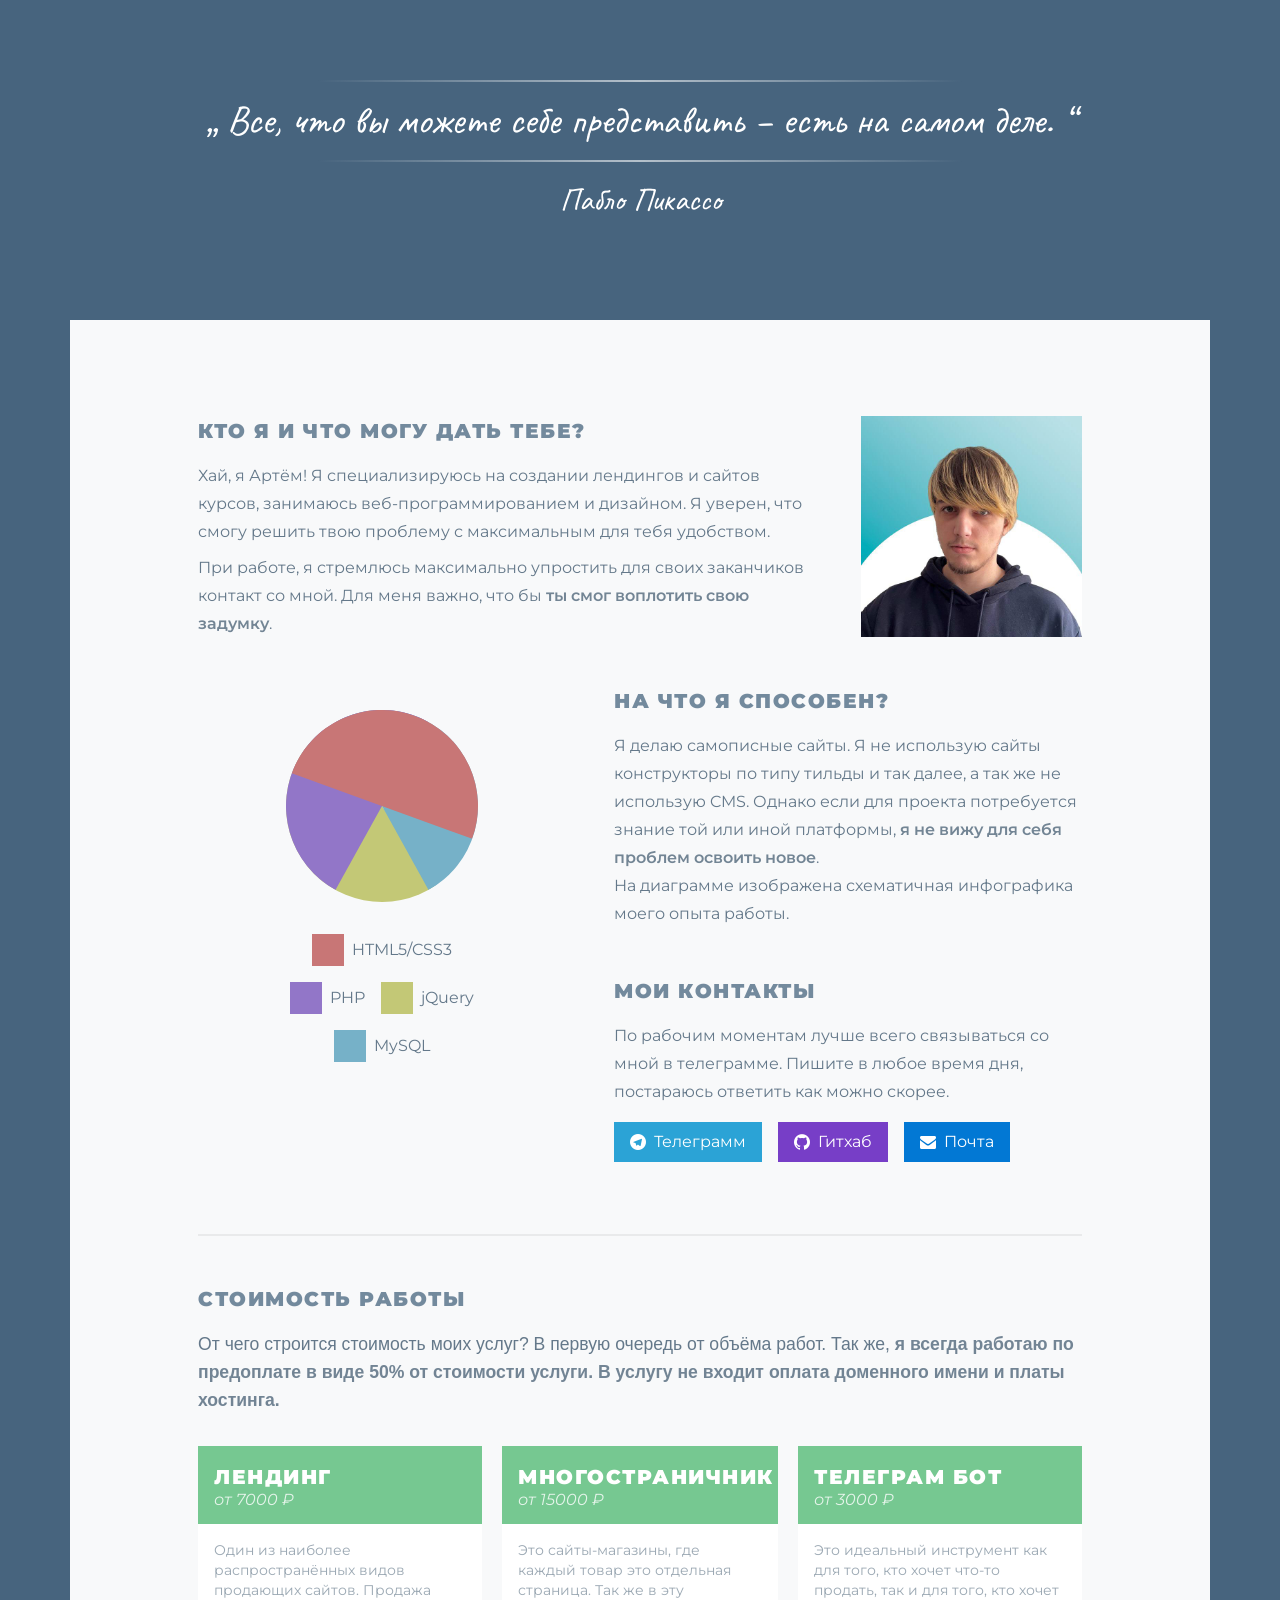
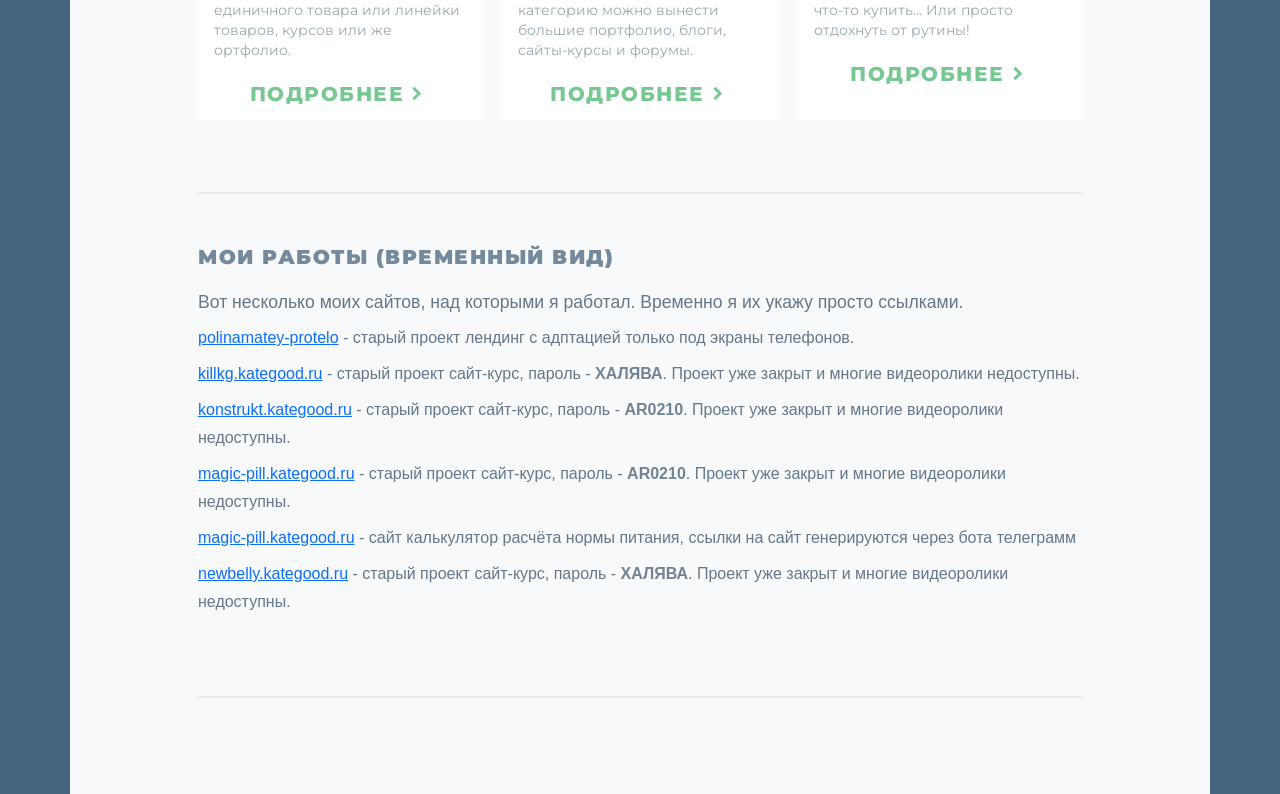
==== index.html @ d461f056 "Update index.html" ====
<!DOCTYPE html>
<html>
<head>
	<meta charset="utf-8">
	<meta name="viewport" content="width=device-width, initial-scale=1">
	<title>Порт</title>
	<link rel="stylesheet" type="text/css" href="assets/css/reset.css">
	<link rel="stylesheet" type="text/css" href="assets/css/bootstrap.min.css">
	<link rel="stylesheet" type="text/css" href="assets/css/aos.css">


	<link rel="stylesheet" type="text/css" href="assets/css/style.css">
	<link rel="stylesheet" type="text/css" href="assets/css/pie.chart.css">

	<link rel="stylesheet" type="text/css" href="assets/css/media.css">
	
</head>
<body>
	<content>
		<div class="container-xl z-1">
			<div id="header">
				<div class="d-flex flex-column align-items-center" data-aos="fade-up" data-aos-easing="ease-out-cubic" >
					<span></span>
					<p>„ Все, что вы можете себе представить – есть на самом деле. “</p>
					<span></span>
				</div>
				<p data-aos="fade-up" data-aos-delay="300" data-aos-easing="ease-out-cubic" data-aos-anchor="#spec01">Пабло Пикассо</p>
			</div>
		</div>
		<div class="container-xl z-1 bg-light s-padding" data-aos="fade-up" data-aos-delay="500" data-aos-easing="ease-out-cubic">
			<div class="d-flex flex-column">			
  				<div class="mb-4">
  					<header class="block1 mb-4" data-aos="fade-up" data-aos-delay="700" data-aos-easing="ease-out-cubic" id="spec02">  						
  						<div class="col-xl-9 pe-xl-5 mb-xl-0 col-12 pe-0 mb-4">
  							<h3>Кто я и что могу дать тебе?</h3>
  							<p class="mb-2">Хай, я Артём! Я специализируюсь на создании лендингов и сайтов курсов, занимаюсь веб-программированием и дизайном. Я уверен, что смогу решить твою проблему с максимальным для тебя удобством.</p>
  							<p class="m-0">При работе, я стремлюсь максимально упростить для своих заканчиков контакт со мной. Для меня важно, что бы <b>ты смог воплотить свою задумку</b>.</p>
  						</div>
  						<div class="col-xl-3 col-12">
  							<div class="ava">
  								<img class="fit-picture" src="assets/files/img/ava.jpg" alt="It's me" />
  							</div>
  						</div>
  					</header>
  				</div>
  				<div class="mb-4">
  					<header class="block1" data-aos="fade-up" data-aos-delay="900" data-aos-easing="ease-out-cubic">
  						<div class="col-xl-5 order-xl-1 col-12 order-2">
  							<section class="pie-chart">
                				<div class="pie-container">
                    				<div id="jq" class="pie"></div>
                    				<div id="php" class="pie"></div>
                    				<div id="mys" class="pie"></div>
                    				<div id="hs" class="pie"></div>
                				</div>
                				<div class="col-xl-9 col-11">
                					<div class="pie-stats justify-content-xl-center">
                        				<div class="pie-name"><span id="hs-name"></span><p>HTML5/CSS3</p></div>
                        				<div class="pie-name"><span id="php-name"></span><p>PHP</p></div>
                        				<div class="pie-name"><span id="jq-name"></span><p>jQuery</p></div>
                        				<div class="pie-name"><span id="mys-name"></span><p>MySQL</p></div>
                					</div>
                				</div>
            				</section>
  						</div>
  						<div class="col-xl-7 ps-xl-5 order-xl-2 mb-xl-0 col-12 order-1 ps-0 mb-4">
  							<div class="" >
  								<h3>На что я способен?</h3>
  								<p>Я делаю самописные сайты. Я не использую сайты конструкторы по типу тильды и так далее, а так же не использую CMS. Однако если для проекта потребуется знание той или иной платформы, <b>я не вижу для себя проблем освоить новое</b>.</p>
  								<p class="mb-5">На диаграмме изображена схематичная инфографика моего опыта работы.</p>
  							</div>
  							<div class="">
  								<h3>Мои контакты</h3>
  								<p class="mb-3">По рабочим моментам лучше всего связываться со мной в телеграмме. Пишите в любое время дня, постараюсь ответить как можно скорее.</p>
  								<div class="feedback-links">
  									<a href="https://t.me/oldusus" id="telegram" target="_blank">Телеграмм</a>
  									<a href="https://github.com/Oldusus" id="github" target="_blank">Гитхаб</a>
  									<a href="mailto:just.artem@outlook.com" id="mail" target="_blank">Почта</a>
  								</div>
  							</div>
  						</div>
  						
  					</header>
  					<div>
  						
  						
  						<p></p>
  					</div>
  				</div>
  				<hr>
  				<!--<div class="my-4">
  					<header>
  						<h3>Стоимость работы</h3>
  						<p>Понадобиться очень много <b>Charcoal</b>. Так же <b>Sodium Chloride</b> является обычной столовой солью - <b>Table Salt</b></p>
  					</header>
  					<div class="table-wrapper">
  						<table>
  							<tbody>
  								<tr>
  									<td>Лендинг <b>от 7000 ₽</b></td>
  									<td><div class="tik">Подробнее</div></td>
  								</tr>
  								<tr>
  									<td>Многостраничник <b>от 15000 ₽</b></td>
  									<td><div class="tik">Подробнее</div></td>
  								</tr>
  								<tr>
  									<td>Телеграм бот <b>от 3000 ₽</b></td>
  									<td><div class="tik">Подробнее</div></td>
  								</tr>
  							</tbody>
  						</table>
  					</div>
  				</div>
  				<hr>  -->
  				<div class="mb-4">
  					<header class="" data-aos="fade-up" data-aos-delay="300" data-aos-easing="ease-out-cubic">
  						<h3>Стоимость работы</h3>
  						<p>От чего строится стоимость моих услуг? В первую очередь от объёма работ. Так же, <b>я всегда работаю по предоплате в виде 50% от стоимости услуги. В услугу не входит оплата доменного имени и платы хостинга.</b></p>
  					</header>
  					<div class="items">  						
  						<a href="" class="item tovar" data-bs-toggle="modal" data-bs-target="#LendModal" data-aos="fade-up" data-aos-delay="500" data-aos-easing="ease-out-cubic">
  							<div class="i-head">
  								<h3>Лендинг</h3>
  								<p>от 7000 ₽</p>
  							</div>
  							<div class="i-content">
  								<p>Один из наиболее распространённых видов продающих сайтов. Продажа единичного товара или линейки товаров, курсов или же ортфолио.</p>
  							</div>
  							<div class="i-footer">
  								<h3>Подробнее</h3>
  							</div>
  						</a>
  						<a href="" class="item tovar" data-bs-toggle="modal" data-bs-target="#ManyModal" data-aos="fade-up" data-aos-delay="600" data-aos-easing="ease-out-cubic">
  							<div class="i-head">
  								<h3>Многостраничник</h3>
  								<p>от 15000 ₽</p>
  							</div>
  							<div class="i-content">
  								<p>Это сайты-магазины, где каждый товар это отдельная страница. Так же в эту категорию можно вынести большие портфолио, блоги, сайты-курсы и форумы.</p>
  							</div>
  							<div class="i-footer">
  								<h3>Подробнее</h3>
  							</div>
  						</a>
  						<a href="" class="item tovar" data-bs-toggle="modal" data-bs-target="#BotModal" data-aos="fade-up" data-aos-delay="700" data-aos-easing="ease-out-cubic">
  							<div class="i-head">
  								<h3>Телеграм бот</h3>
  								<p>от 3000 ₽</p>
  							</div>
  							<div class="i-content">
  								<p>Это идеальный инструмент как для того, кто хочет что-то продать, так и для того, кто хочет что-то купить... Или просто отдохнуть от рутины!</p>
  							</div>
  							<div class="i-footer">
  								<h3>Подробнее</h3>
  							</div>
  						</a>
  					</div>
  				</div>	
  				<hr>
  				<div class="mb-4">
  					<header class="" data-aos="fade-up" data-aos-delay="300" data-aos-easing="ease-out-cubic">
  						<h3>Мои работы (временный вид)</h3>
  						<p class="mb-2">Вот несколько моих сайтов, над которыми я работал. Временно я их укажу просто ссылками.</p>
  						<p class="mb-2"><a href="https://oldusus.github.io/portfolio_old/polinamatey-protelo/" target="_blank">polinamatey-protelo</a> - старый проект лендинг c адптацией только под экраны телефонов.</p>
  						<p class="mb-2"><a href="https://killkg.kategood.ru/" target="_blank">killkg.kategood.ru</a> - старый проект сайт-курс, пароль - <b>ХАЛЯВА</b>. Проект уже закрыт и многие видеоролики недоступны.</p>
  						<p class="mb-2"><a href="https://konstrukt.kategood.ru/" target="_blank">konstrukt.kategood.ru</a> - старый проект сайт-курс, пароль - <b>AR0210</b>. Проект уже закрыт и многие видеоролики недоступны.</p>
  						<p class="mb-2"><a href="https://magic-pill.kategood.ru/" target="_blank">magic-pill.kategood.ru</a> - старый проект сайт-курс, пароль - <b>AR0210</b>. Проект уже закрыт и многие видеоролики недоступны.</p>
  						<p class="mb-2"><a href="https://calc.kategood.ru/z9lsuw/" target="_blank">magic-pill.kategood.ru</a> - сайт калькулятор расчёта нормы питания, ссылки на сайт генерируются через бота телеграмм</p>
  						<p class="mb-2"><a href="https://newbelly.kategood.ru/" target="_blank">newbelly.kategood.ru</a> - старый проект сайт-курс, пароль - <b>ХАЛЯВА</b>. Проект уже закрыт и многие видеоролики недоступны.</p>
  					</header>
  				</div>
  				<hr class="mb-0"> 			
  			</div>
		</div>
		<div class="back-color"></div>
	</content>
	<footer>
		<!-- Кнопка-триггер модального окна -->


		<!-- Модальное окно -->
		<div class="modal fade" id="LendModal" tabindex="-1" aria-labelledby="LendModal" aria-hidden="true">
  			<div class="modal-lg modal-dialog modal-dialog-centered modal-dialog-scrollable">
    			<div class="modal-content" style="background-color: unset;">
      				<div class="modal-header px-2">
        				
        				<button type="button" class="btn-close btn-close-white" data-bs-dismiss="modal" aria-label="Закрыть"></button>
      				</div>
      				<div class="modal-body" style="background-color: white;">
        				<h3>Лендинг</h3>
        				<p class="mb-3">Что же такое лендинг? Это один из наиболее распространённых видов продающих сайтов. Продажа единичного товара или линейки товаров, продажа курсов или же страница портфолио. Лендинг в большинстве случаев, будет лучшим вариантом реализации ваших небольших, но важных задумок.</p>
        				<p class="mb-3">При создании лендингов, я обязуюсь от и до сопровождать ваш проект. От вас требуются лишь задумка и материалы в виде фотографий, видео и текстов (последнее можете так же доверить мне). Основываясь на всём этом я подготовлю первый тестовый вариант, в который мы вместе внесём корректировки, если они требуются. Создание вашей задумки займёт порядка 2~3 дней.</p>
        				<p>От чего строится стоимость моих услуг? В первую очередь от объёма работ, но чаще всего в рамках проекта лендинга, ценник составляет 7000~9000 ₽. Так же, <b>я всегда работаю по предоплате в виде 50% от стоимости услуги. В услугу не входит оплата доменного имени и платы хостинга.</b></p>
        				<div class="mt-5">
        					<h3>Связаться со мной</h3>
        					<p class="mb-3">По рабочим моментам лучше всего связываться со мной в телеграмме. Пишите в любое время дня, постараюсь ответить как можно скорее.</p>
  							<div class="feedback-links">
  								<a href="https://t.me/oldusus" id="telegram" target="_blank">Телеграмм</a>
  								<a href="https://github.com/Oldusus" id="github" target="_blank">Гитхаб</a>
  								<a href="mailto:just.artem@outlook.com" id="mail" target="_blank">Почта</a>
  							</div>
  						</div>
      				</div>
    			</div>
  			</div>
		</div>
		<div class="modal fade" id="ManyModal" tabindex="-1" aria-labelledby="ManyModal" aria-hidden="true">
  			<div class="modal-lg modal-dialog modal-dialog-centered modal-dialog-scrollable">
    			<div class="modal-content" style="background-color: unset;">
      				<div class="modal-header px-2">
        				
        				<button type="button" class="btn-close btn-close-white" data-bs-dismiss="modal" aria-label="Закрыть"></button>
      				</div>
      				<div class="modal-body" style="background-color: white;">
        				<h3>Многостраничник</h3>
        				<p class="mb-3">Под определение многостраничник подпадают крупные проекты. В первую очередь это сайты-магазины, где каждый товар это отдельная страница. Так же в эту категорию можно вынести большие портфолио, когда о себе и правда есть, что рассказать. И ещё сюда же входят блоги, сайты-курсы и форумы. </p>
        				<p class="mb-3">Так как это и правда огромные проекты, значит и относится к ним нужно соответствующе! Для начала мы обговорим все детали и после получения всех материалов, я приступлю к работе. Подготовив тестовый вариант, мы вместе пройдёмся по нему и исправим или дополним где надо. Кроме стандартного от меня сопровождения от и до при разработке, так же я буду помогать вносить небольшие правки и после завершения работы, в течении полугода. Учитывая массивность и габаритность подобного сайта, разработка займёт от недели.</p>
        				<p>От чего строится стоимость моих услуг? В первую очередь от объёма работ, но чаще всего в рамках проекта многостраничник, ценник составляет 15000~25000 ₽. Так же, <b>я всегда работаю по предоплате в виде 50% от стоимости услуги. В услугу не входит оплата доменного имени и платы хостинга.</b></p>
        				<div class="mt-5">
        					<h3>Связаться со мной</h3>
        					<p class="mb-3">По рабочим моментам лучше всего связываться со мной в телеграмме. Пишите в любое время дня, постараюсь ответить как можно скорее.</p>
  							<div class="feedback-links">
  								<a href="https://t.me/oldusus" id="telegram" target="_blank">Телеграмм</a>
  								<a href="https://github.com/Oldusus" id="github" target="_blank">Гитхаб</a>
  								<a href="mailto:just.artem@outlook.com" id="mail" target="_blank">Почта</a>
  							</div>
  						</div>
      				</div>
    			</div>
  			</div>
		</div>
		<div class="modal fade" id="BotModal" tabindex="-1" aria-labelledby="BotModal" aria-hidden="true">
  			<div class="modal-lg modal-dialog modal-dialog-centered modal-dialog-scrollable">
    			<div class="modal-content" style="background-color: unset;">
      				<div class="modal-header px-2">
        				
        				<button type="button" class="btn-close btn-close-white" data-bs-dismiss="modal" aria-label="Закрыть"></button>
      				</div>
      				<div class="modal-body" style="background-color: white;">
        				<h3>Телеграм бот</h3>
        				<p class="mb-3">За последние пару лет, продажи в мессенджере телеграмм бьют все рекорды! Это идеальный инструмент как для того, кто хочет что-то продать, так и для того, кто хочет что-то купить... Или просто отдохнуть от рутины! Телеграмм боты идеально дополняют функционал, давая нам инструменты для работы с нашей аудиторией. </p>
        				<p class="mb-3">Телеграмм боты могут быть по функционалу не меньше многостраничников, так и наоборот, иметь за собой даже меньше чем лендинги. От чего данные проекты максимально гибкие и в полной мере зависят лишь от ваших задумок. Вместе обсудив идею и нужды, я приступлю к разработке тестовой версии. Если же всё устроит, бота можно будет выпустить в свободное плавание! В зависимости от масштаба работ, проект может разрабатываться как 2~3 дня, так и неделю или даже больше.</p>
        				<p>От чего строится стоимость моих услуг? В первую очередь от объёма работ, но чаще всего в рамках проекта телеграм бота, ценник составляет от 3000 ₽. Так же, <b>я всегда работаю по предоплате в виде 50% от стоимости услуги. В услугу не входит оплата доменного имени и платы хостинга.</b></p>
        				<div class="mt-5">
        					<h3>Связаться со мной</h3>
        					<p class="mb-3">По рабочим моментам лучше всего связываться со мной в телеграмме. Пишите в любое время дня, постараюсь ответить как можно скорее.</p>
  							<div class="feedback-links">
  								<a href="https://t.me/oldusus" id="telegram" target="_blank">Телеграмм</a>
  								<a href="https://github.com/Oldusus" id="github" target="_blank">Гитхаб</a>
  								<a href="mailto:just.artem@outlook.com" id="mail" target="_blank">Почта</a>
  							</div>
  						</div>
      				</div>
    			</div>
  			</div>
		</div>
	</footer>

	<script src="assets/scripts/jquery.min.js"></script>
	<script src="assets/scripts/bootstrap.bundle.min.js"></script>
	<script src="assets/scripts/aos.js"></script>
	<script src="assets/scripts/main.js"></script>
	<script>
  		AOS.init();
	</script>
	
</body>
</html>
---- assets/css/style.css ----
@import url(https://fonts.googleapis.com/css?family=Roboto+Condensed:300,300italic,regular,italic,700,700italic&subset=cyrillic);
@import url(https://fonts.googleapis.com/css?family=Caveat:300,300italic,regular,italic,700,700italic&subset=cyrillic);
@import url('https://fonts.googleapis.com/css2?family=Montserrat:ital,wght@0,100..900;1,100..900&display=swap');

/*  special  */
ul, ol, h1, h2, h3, h4, h5, h6 {
	margin-bottom: 2rem;
}
h1, h2, h3, h4, h5, h6 {
	font-family: 'Montserrat';
	color: rgb(71 100 126 / 75%);
	font-weight: 900;
	line-height: 1.5;
	letter-spacing: 0.075em;
	text-transform: uppercase;
	margin: 0 0 1rem 0;
}
	strong, b {
		font-weight: 600;
		opacity: 1;
		opacity: 0.90;
	}
	h1 {
		font-size: 4rem;
		line-height: 1.1;
		margin: 0 0 2rem 0;
	}

	h2 {
		font-size: 1.75rem;
		line-height: 1.3;
		margin: 0 0 1.5rem 0;
	}

	h3 {
		font-size: 1.25rem;
		margin: 0 0 1rem 0;
		/* color: rgb(71 100 126); */
	}

	h4 {
		font-size: 1rem;
	}

	h5 {
		font-size: 1rem;
		font-weight: 100;
		font-family: 'Ubuntu-Bold';
		opacity: 0.6;
	}

	h6 {
		font-size: 0.8rem;
	}
	sub {
		font-size: 0.8rem;
		position: relative;
		top: 0.5rem;
	}

	sup {
		font-size: 0.8rem;
		position: relative;
		top: -0.5rem;
	}
	p {
		line-height: 1.75rem;
		margin-bottom: 0;
		color: rgb(37 65 90 / 70%);
	}

.my-delay-1 {
	--animate-delay: 0.5s;
}
.my-delay-2 {
	--animate-delay: 0.25s;
}

.modal-content {
	border: none;
    border-radius: unset;
}
.modal-header {
	border-radius: unset;
    border: 0;
}
body {
	font-family: 'Montserrat', sans-serif;
    font-weight: 400;
    font-size: 1rem;
    line-height: 2.375;
	position: relative;
	display: flex;
	flex-direction: column;
	width: 100%;
	height: auto;
}
li {
	font-size: 1.3rem;
	margin-bottom: 0.5rem;
}
hr {
    border: 0;
    border-bottom: solid 2px;
    border-bottom-color: #bbbbbb;
    margin: 3rem 0;
}
.z-in {
	z-index: 10;
}
/* base */
body {
	position: relative;
	display: flex;
	flex-direction: column;
	width: 100%;
	height: auto;
}
	header {

	}
	content {
		position: relative;
		display: flex;
		flex-direction: column;
		width: 100%;
		height: auto;
		color: #593a3a;
	}

	#header {
		display: flex;
		flex-direction: column;
		justify-content: center;
		align-items: center;
		margin-top: 5rem!important;
		margin-bottom: 5rem!important;
	}
		#header h1 {
			font-size: 3rem;
			color: #ffffff;
			border-style: solid;
			border-color: #ffffff;
			border-width: 7px !important;
			padding: 1rem 1.75rem;
			margin: 0;
		}
		#header p {
			font-family: 'Caveat';
			font-size: 2rem;
			line-height: 2rem;
			text-align: center;
			color: #ffffff;
			padding: 1rem 1.75rem;
			margin: 0;
		}
			#header p:last-child {
				font-size: 1.5rem;
			}
			#header span {
				position: relative;
				display: flex;
				flex-direction: column;
				justify-content: center;
				align-items: center;
				width: 70%;
				height: auto;
			}
				#header span:after, #header span:before {
					content: '';
					position: absolute;
					top: 33%;
					width: 10%;
					height: 2px;
					opacity: .6;
				}
				#header span:after {
					right: 0;
					width: 50%;
					background: linear-gradient(to right, #ffffff 0, rgba(255, 255, 255, 0) 100%);
					background: -webkit-linear-gradient(left, #ffffff 0%, rgba(255, 255, 255, 0) 100%);
				}
				#header span:before {
					left: 0;
					width: 50%;
					background: linear-gradient(to left, #ffffff 0, rgba(255, 255, 255, 0) 100%);
					background: -webkit-linear-gradient(right, #ffffff 0%, rgba(255, 255, 255, 0) 100%);
				}
	#menu {
		display: flex;
		background-color: rgb(248,249,250, 0.6);
	}
			#menu a:hover {
				background-color: rgb(248,249,250, 0.8);
				transition: .3s;
			}
			.act:hover {
				background-color: rgb(248,249,250, 1);
			}
		#menu a {
			font-family: "Source Sans Pro", Helvetica, sans-serif;
			font-weight: 900;
			/* line-height: 1.5; */
			letter-spacing: 0.075em;
			padding: 0.5rem 1.5rem;
			text-transform: uppercase;
			color: rgb(71 100 126);
			text-decoration: none;
			font-size: 1.4rem;
			transition: .2s;
		}
		.act {
			background-color: rgb(248, 249, 250, 1) !important;
		}
	header {
		display: flex;
		flex-direction: column;
		cursor: default;
	}
		.block1 {
			flex-direction: column;
			justify-content: space-between;
		}
		header:first-child {

		}
		header:last-child {

		}

		header > p {
			font-family: 'Ubuntu', sans-serif;
		}

		header > h1 + p {
			font-size: 1.3rem;
			margin-top: -0.5rem;
			line-height: 2;
		}

		header > h2 + p {
			font-size: 1.2rem;
			margin-top: -0.75rem;
		}

		header > h3 + p {
			font-size: 1.1rem;
			/* margin-top: -0.75rem; */
			margin-bottom: 2rem;
		}

		header > h4 + p {
			font-size: 1rem;
			margin-top: -0.75rem;
		}
		.ava {
			display: flex;
			width: calc(100%);
			height: auto;
		}
			.fit-picture {
				width: 100%;
			}
.feedback-links {
	display: flex;
	flex-wrap: wrap;
}
	.feedback-links a {
		display: inline-flex;
		justify-content: center;
		align-items: center;
		color: white;
		line-height: 1.5rem;
		text-decoration: none;
		background-color: grey;
		padding: 0.5rem 1rem;
		margin: 0 0.5rem;
	}
		.feedback-links a:first-child {
			margin-left: 0;
		}
		.feedback-links a:last-child {
			margin: 0rem;
			margin-top: 1rem;
		}
		.feedback-links a:before {
			display: inline-flex;
			justify-content: center;
			align-items: center;
			font-family: "icomoon";
			font-size: 1rem;
			margin-right: 0.5rem;			
		}
			#telegram {
				background-color: #2ba3d6;
			}
				#telegram:before {
					content: "\ea95";
				}
			#github {
				background-color: #773ec7;
			}
				#github:before {
					content: "\eab0";
				}
			#mail {
				background-color: #0278d4;
			}
				#mail:before {
					content: "\e902";
				}

.items {
	display: flex;
	flex-direction: column;
	width: 100%;
	/* flex-wrap: wrap; */
	justify-content: space-between;
}
	.item {
		display: flex;
		flex-direction: column;
		width: 100%;
		margin: 0;
		margin-bottom: 2rem;
		background-color: white;
		color: black;
		text-decoration: none;
	}
		.item:first-child {
			margin-left: 0;
			width: 100%;
		}
		.item:last-child {
			margin-right: 0;
			margin-bottom: 0;
			width: 100%;
		}
		.i-head {
			background-color: grey;
			width: 100%;
			padding: 1rem;
		}
			.i-head h3 {
				margin-bottom: 0;
				color: white;
			}
			.i-head p {
				font-family: 'Montserrat';
				font-style: italic;
				color: white;
				opacity: 0.8;
				line-height: 1;
				margin: 0;
			}
			.tovar > .i-head {
				background-color: rgb(118 200 145);
			}
		.i-content {
			display: flex;
			flex-direction: column;
			width: 100%;
			padding: 1rem;
			min-height: 5rem;
		}
			.i-content p {
				opacity: 0.65;
				margin-bottom: 0.75rem;
				line-height: 1.25rem;
				font-size: 0.85rem;
			}
				.i-content p:last-child {
					margin-bottom: 0;
				}
		.i-footer {
			display: flex;
			flex-direction: column;
			align-items: center;
			padding: 0 1rem 0.5rem 1rem;
		}
			.i-footer h3 {
				font-family: 'Montserrat';
				display: flex;
				align-items: center;
				margin: 0;
				font-weight: 800;
				font-size: 1.25rem;
			}
				.i-footer h3:after {
					font-family: "icomoon";
					font-size: 1.5rem;
					content: "\e900";
				}
				.tovar > .i-footer h3 {
					color: rgb(118 200 145);
				}

.s-padding {
	padding: 4rem 2rem 2rem 2rem;
}

.back-color {
	position: absolute;
	width: 100%;
	height: 100%;
	background-color: rgb(71 100 126);
	z-index: -1;
}
---- assets/css/pie.chart.css ----
.pie-chart {
  display: flex;
  flex-direction: column;
  align-items: center;
  width: 100%;
  padding: 1.5rem;
}

.pie-container {
    position: relative;
    display: flex;
    width: 12rem;
    border-radius: 50%;
    margin-bottom: 1.5rem;
}
    .pie-container:before {
        content: "";
        display: flex;
        vertical-align: middle;
        padding-top: 100%;
    }

.pie-container::after{
    content: "";
    position: absolute;
}

.pie{
    position: absolute;
    width: 100%;
    height: 100%;
    background-color: #aaaaaa;
    border-radius: 50%;
    clip: rect(0rem, 6rem, 12rem, 0rem);
}

#jq {
    z-index: 10;
    background-color: rgb(195 200 118);
    transform: rotate(326deg);
}
    #jq-name {
        background-color: rgb(195 200 118);
    }

#mys {
    z-index: 20;
    background-color: rgb(118 177 200);
    transform: rotate(151deg);
}
    #mys-name {
        background-color: rgb(118 177 200);
    }

#php {
    z-index: 30;
    background-color: rgb(146 118 200);
    transform: rotate(29deg);
}
    #php-name {
        background-color: rgb(146 118 200);
    }

#hs {
    z-index: 40;
    background-color: rgb(200 118 118);
    transform: rotate(110deg);
}
    #hs-name {
        background-color: rgb(200 118 118);
    }

.pie-stats {
    display: flex;
    flex-wrap: wrap;
    justify-content: left;
}
    .pie-name {
        display: flex;
        margin: 0.5rem;
    }
        .pie-name span {
            display: flex;
            width: 2rem;
            margin-right: 0.5rem;
            background-color: grey;
        }
            .pie-name span:before {
                content: "";
                display: flex;
                vertical-align: middle;
                padding-top: 100%;
            }
        .pie-name p {
            font-size: 1rem;
            line-height: 2rem;
        }
---- assets/css/media.css ----
/* Small devices (landscape phones, 576px and up) */
@media (min-width: 576px) {  }

/* Medium devices (tablets, 768px and up) */
@media (min-width: 768px) { 
    
}

/* Large devices (desktops, 992px and up) */
@media (min-width: 992px) { 
    
}

/* X-Large devices (large desktops, 1200px and up) */
@media (min-width: 1200px) { 
.s-padding {
  padding: 6rem 8rem 6rem 8rem;
}

#header p {
  font-size: 2.5rem;
  line-height: 3rem;
}
#header p:last-child {
  font-size: 2rem;
}
.block1 {
  flex-direction: row;
}

.feedback-links a:last-child {
  margin: 0rem;
  margin-left: 0.5rem;
}

.items {
  flex-direction: row;
}
  .item {
    width: calc(33% - 1rem);
    margin: 0 0.5rem;
  } 
    .item:first-child {
      margin-left: 0;
      width: calc(33% - 0.5rem);
    }
    .item:last-child {
      margin-right: 0;
      width: calc(33% - 0.5rem);
    }

table td:first-child {
  width: 90%;
}
  table td:last-child {
    width: 10%;
  }
}

/* XX-Large devices (larger desktops, 1400px and up) */
@media (min-width: 1400px) {  }

@font-face {
  font-family: "icomoon";
  src: local("icomoon"),
       url("../files/fonts/icomoon.ttf");
}
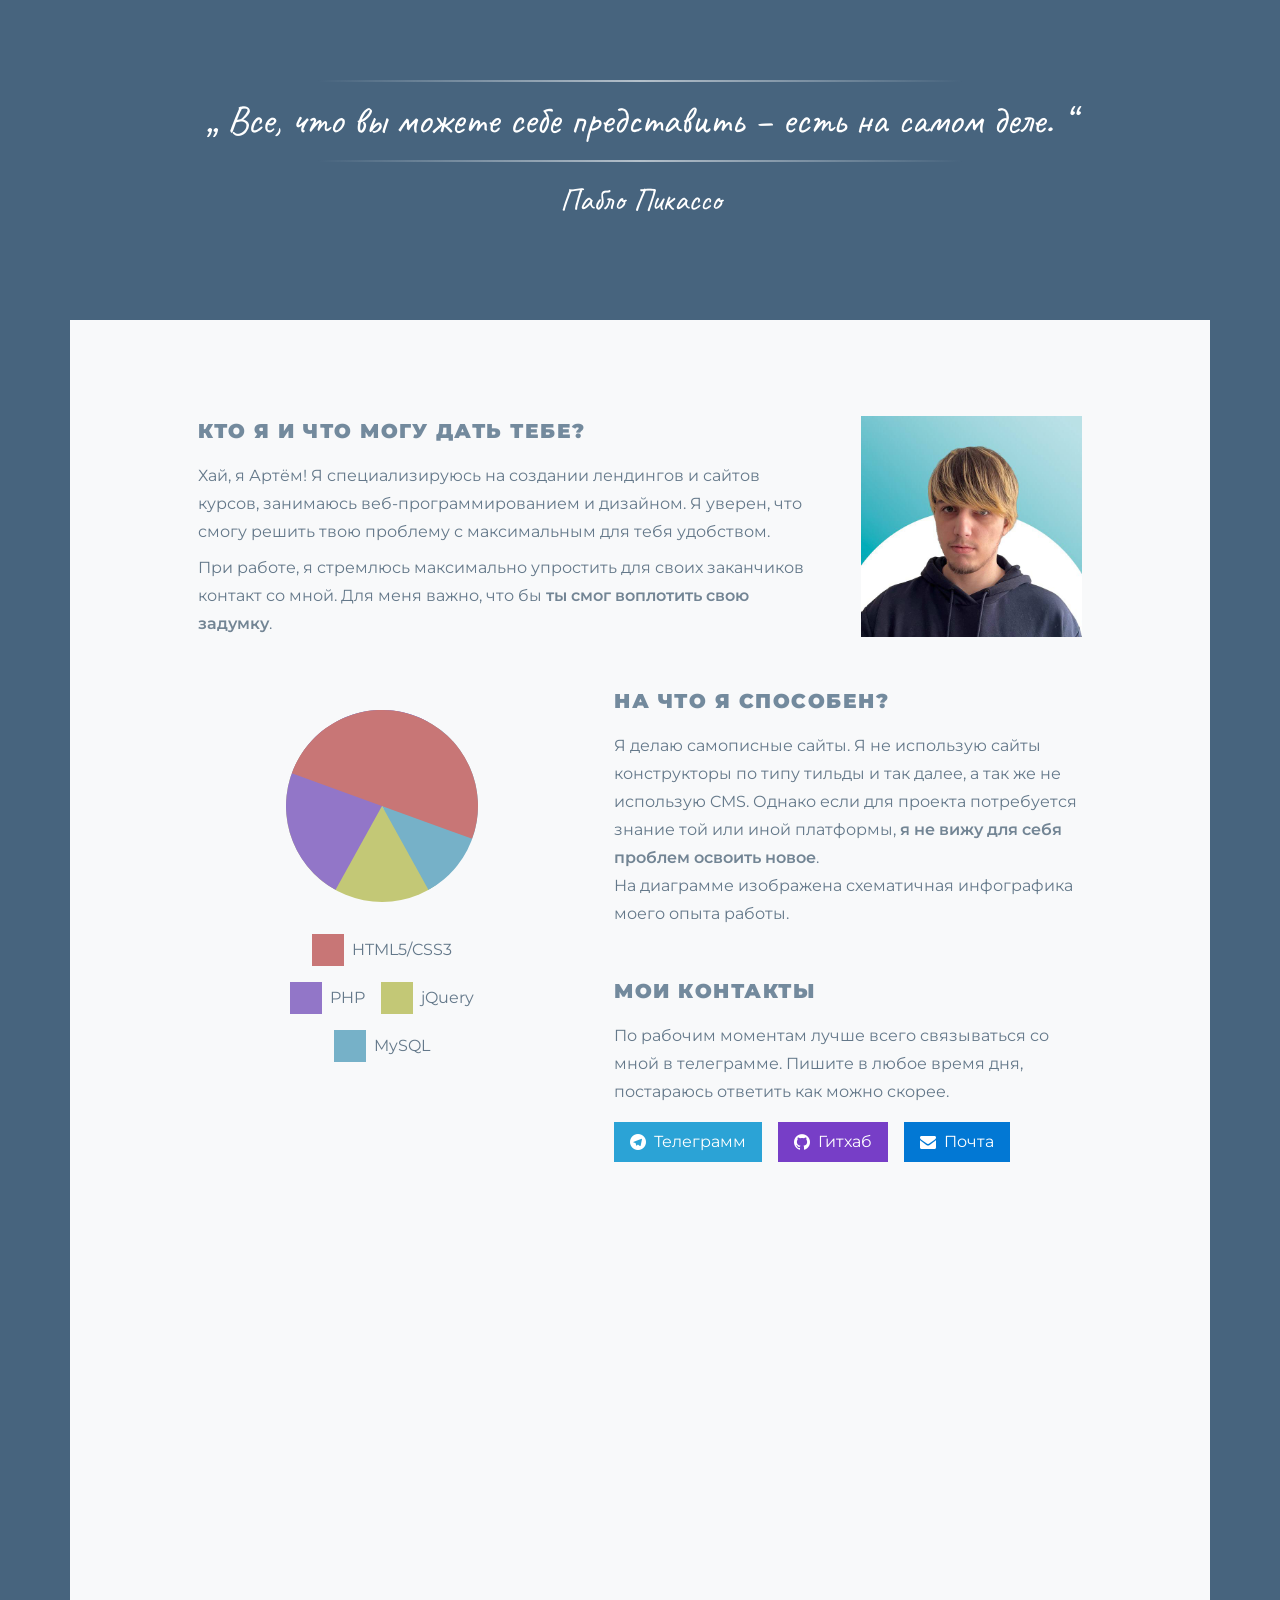
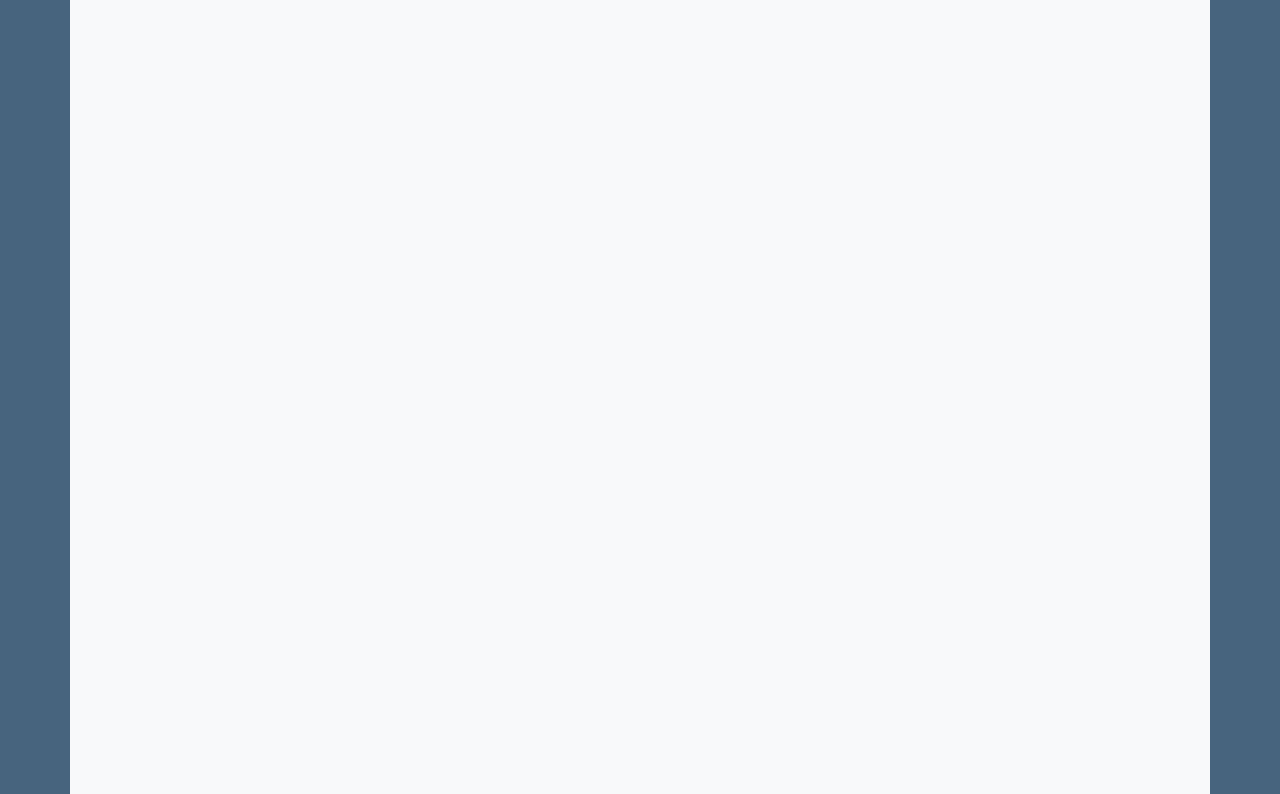
==== commit 1445dc0a: "Update index.html" ====
--- a/index.html
+++ b/index.html
@@ -3,7 +3,7 @@
 <head>
 	<meta charset="utf-8">
 	<meta name="viewport" content="width=device-width, initial-scale=1">
-	<title>Порт</title>
+	<title>Портфолио</title>
 	<link rel="stylesheet" type="text/css" href="assets/css/reset.css">
 	<link rel="stylesheet" type="text/css" href="assets/css/bootstrap.min.css">
 	<link rel="stylesheet" type="text/css" href="assets/css/aos.css">
@@ -166,7 +166,7 @@
   						<p class="mb-2"><a href="https://killkg.kategood.ru/" target="_blank">killkg.kategood.ru</a> - старый проект сайт-курс, пароль - <b>ХАЛЯВА</b>. Проект уже закрыт и многие видеоролики недоступны.</p>
   						<p class="mb-2"><a href="https://konstrukt.kategood.ru/" target="_blank">konstrukt.kategood.ru</a> - старый проект сайт-курс, пароль - <b>AR0210</b>. Проект уже закрыт и многие видеоролики недоступны.</p>
   						<p class="mb-2"><a href="https://magic-pill.kategood.ru/" target="_blank">magic-pill.kategood.ru</a> - старый проект сайт-курс, пароль - <b>AR0210</b>. Проект уже закрыт и многие видеоролики недоступны.</p>
-  						<p class="mb-2"><a href="https://calc.kategood.ru/z9lsuw/" target="_blank">magic-pill.kategood.ru</a> - сайт калькулятор расчёта нормы питания, ссылки на сайт генерируются через бота телеграмм</p>
+  						<p class="mb-2"><a href="https://calc.kategood.ru/z9lsuw/" target="_blank">calc.kategood.ru</a> - сайт калькулятор расчёта нормы питания, ссылки на сайт генерируются через бота телеграмм</p>
   						<p class="mb-2"><a href="https://newbelly.kategood.ru/" target="_blank">newbelly.kategood.ru</a> - старый проект сайт-курс, пароль - <b>ХАЛЯВА</b>. Проект уже закрыт и многие видеоролики недоступны.</p>
   					</header>
   				</div>
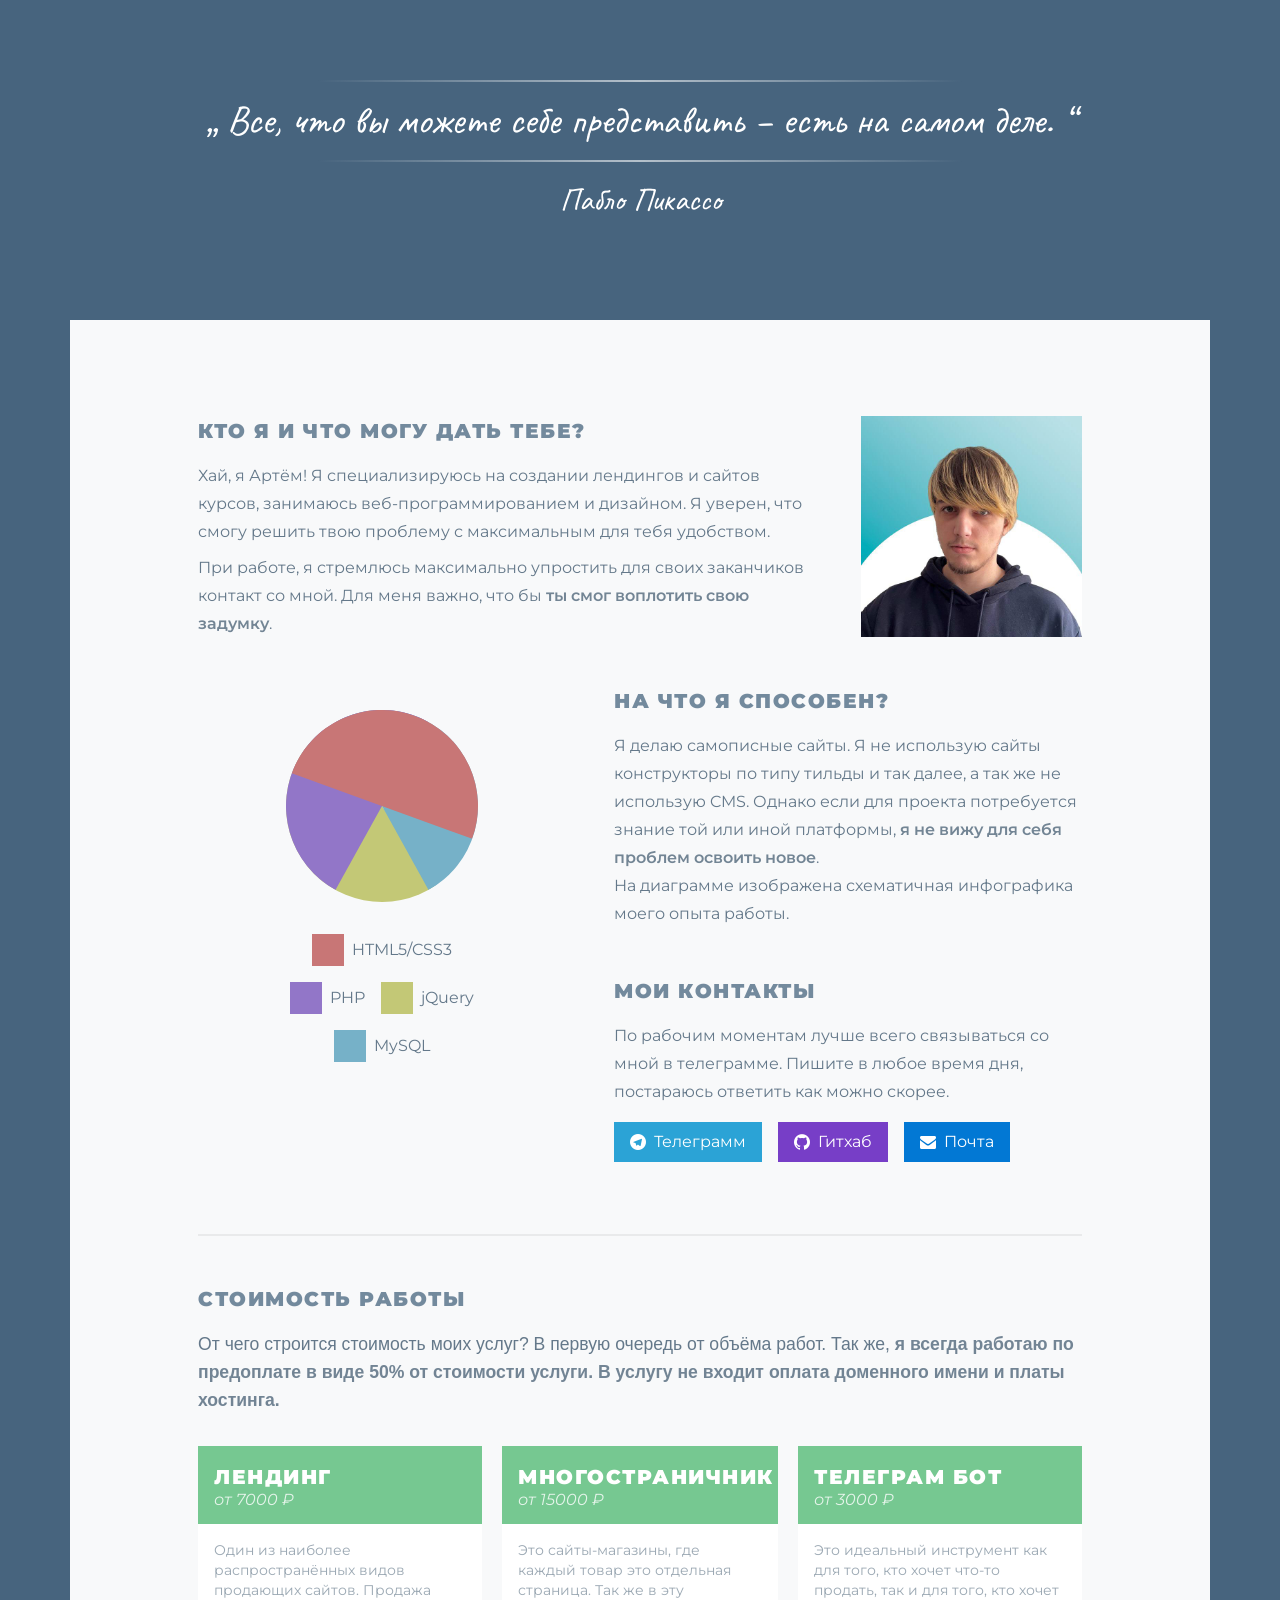
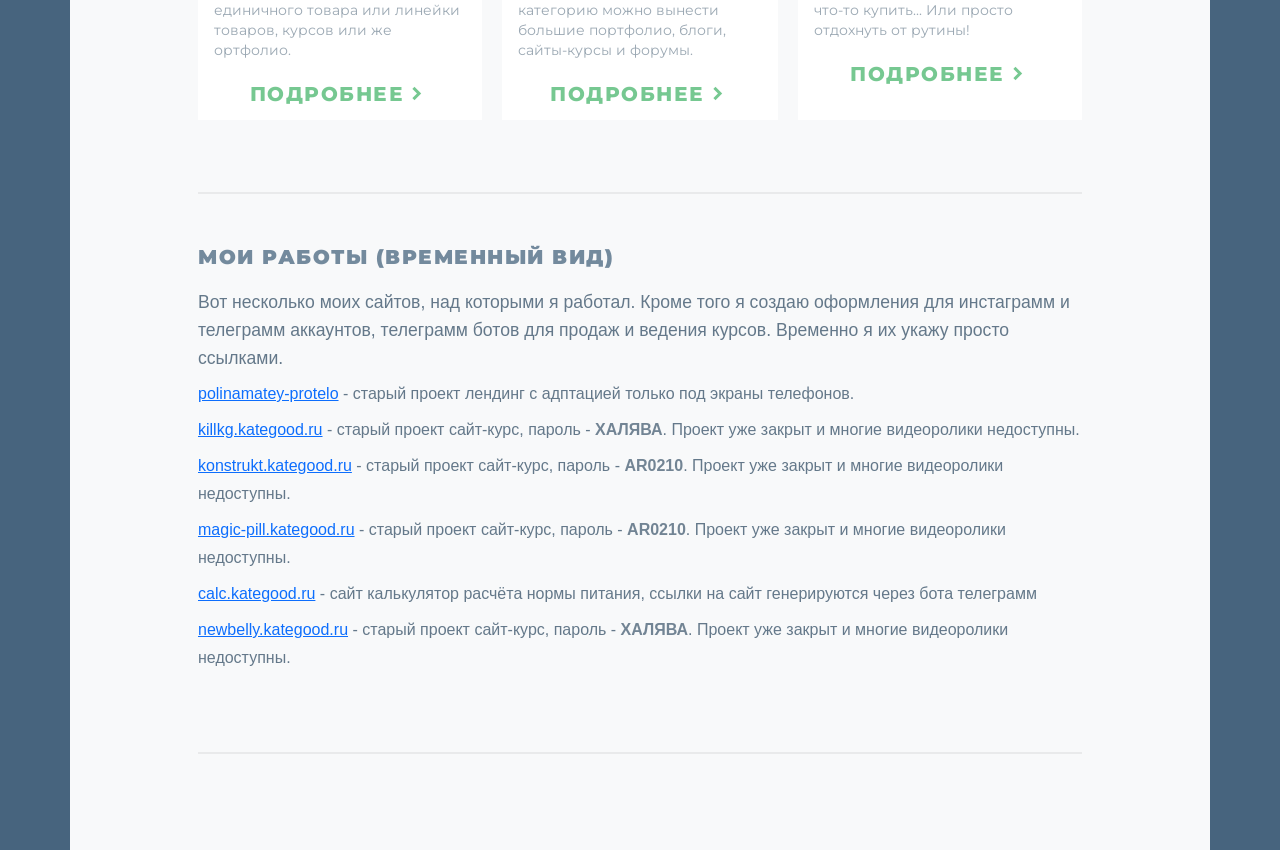
==== commit f1488ae9: "Update index.html" ====
--- a/index.html
+++ b/index.html
@@ -161,7 +161,7 @@
   				<div class="mb-4">
   					<header class="" data-aos="fade-up" data-aos-delay="300" data-aos-easing="ease-out-cubic">
   						<h3>Мои работы (временный вид)</h3>
-  						<p class="mb-2">Вот несколько моих сайтов, над которыми я работал. Временно я их укажу просто ссылками.</p>
+  						<p class="mb-2">Вот несколько моих сайтов, над которыми я работал. Кроме того я создаю оформления для инстаграмм и телеграмм аккаунтов, телеграмм ботов для продаж и ведения курсов. Временно я их укажу просто ссылками.</p>
   						<p class="mb-2"><a href="https://oldusus.github.io/portfolio_old/polinamatey-protelo/" target="_blank">polinamatey-protelo</a> - старый проект лендинг c адптацией только под экраны телефонов.</p>
   						<p class="mb-2"><a href="https://killkg.kategood.ru/" target="_blank">killkg.kategood.ru</a> - старый проект сайт-курс, пароль - <b>ХАЛЯВА</b>. Проект уже закрыт и многие видеоролики недоступны.</p>
   						<p class="mb-2"><a href="https://konstrukt.kategood.ru/" target="_blank">konstrukt.kategood.ru</a> - старый проект сайт-курс, пароль - <b>AR0210</b>. Проект уже закрыт и многие видеоролики недоступны.</p>
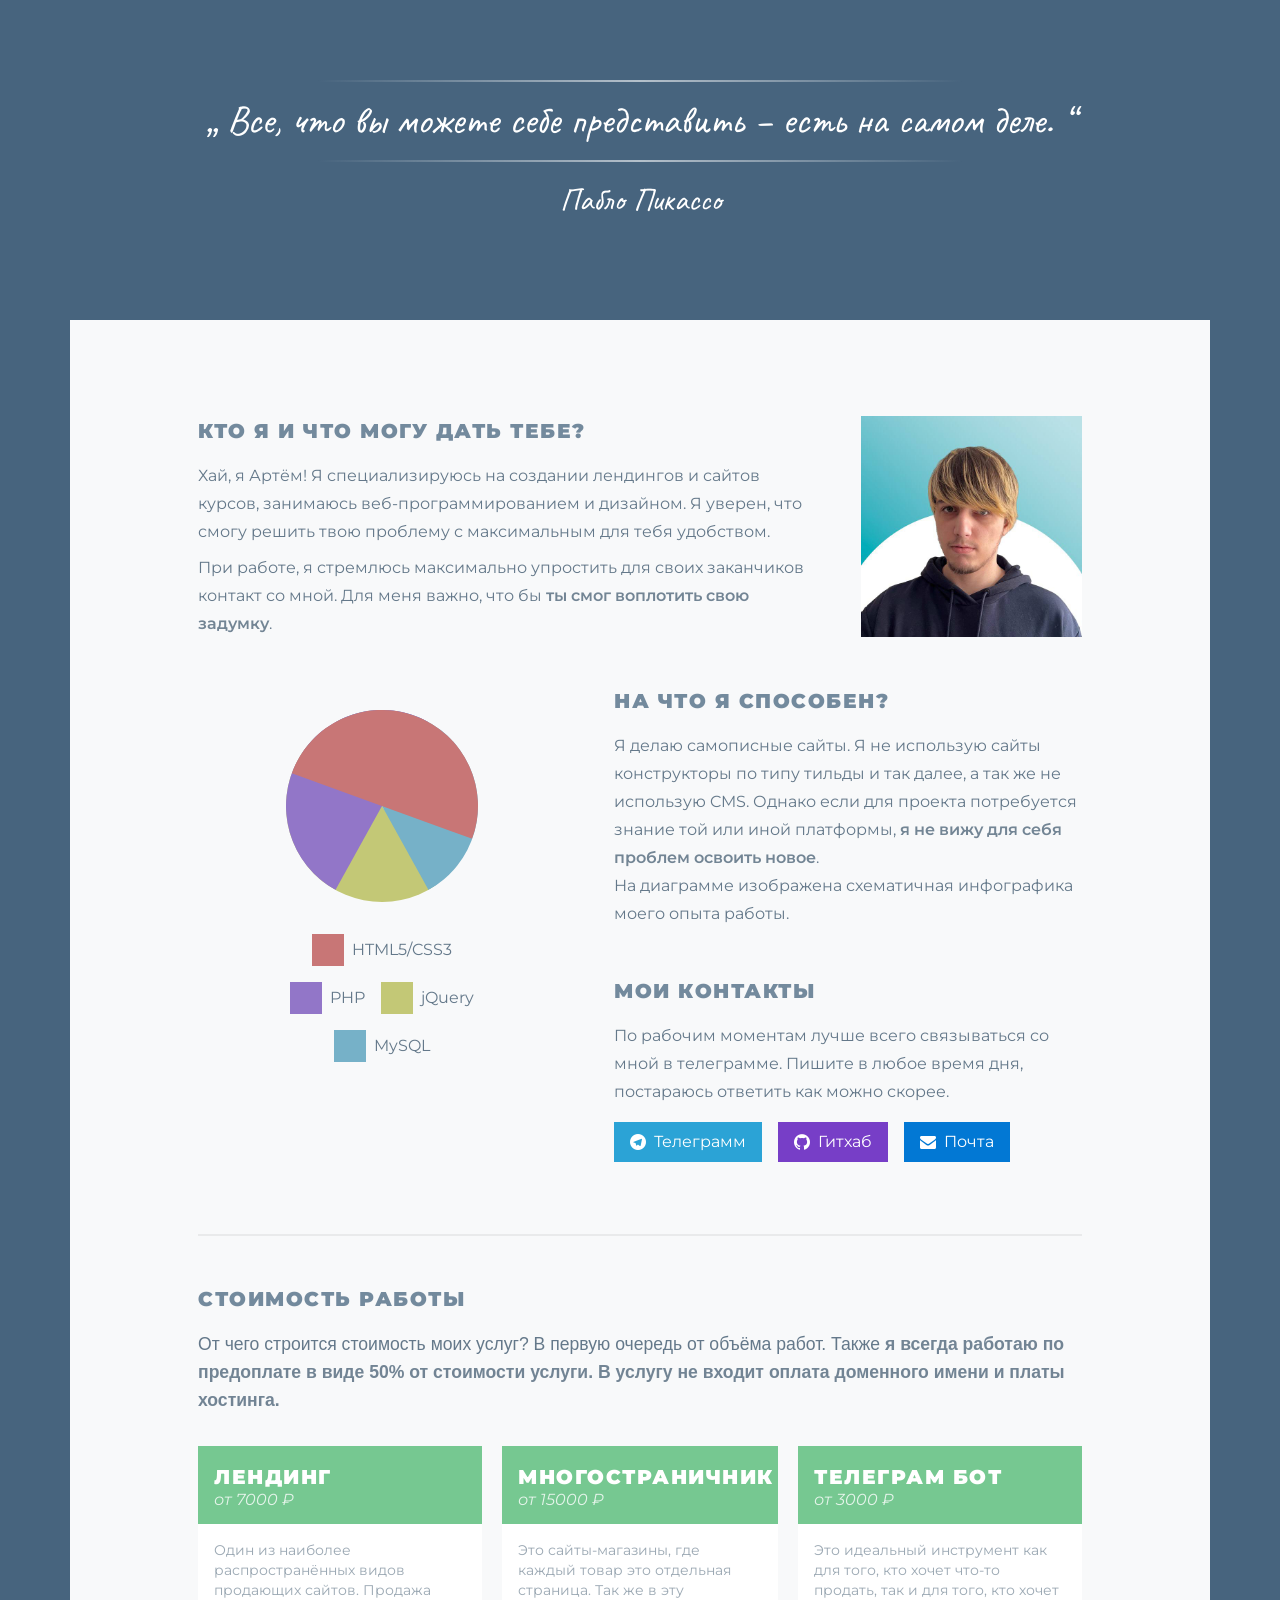
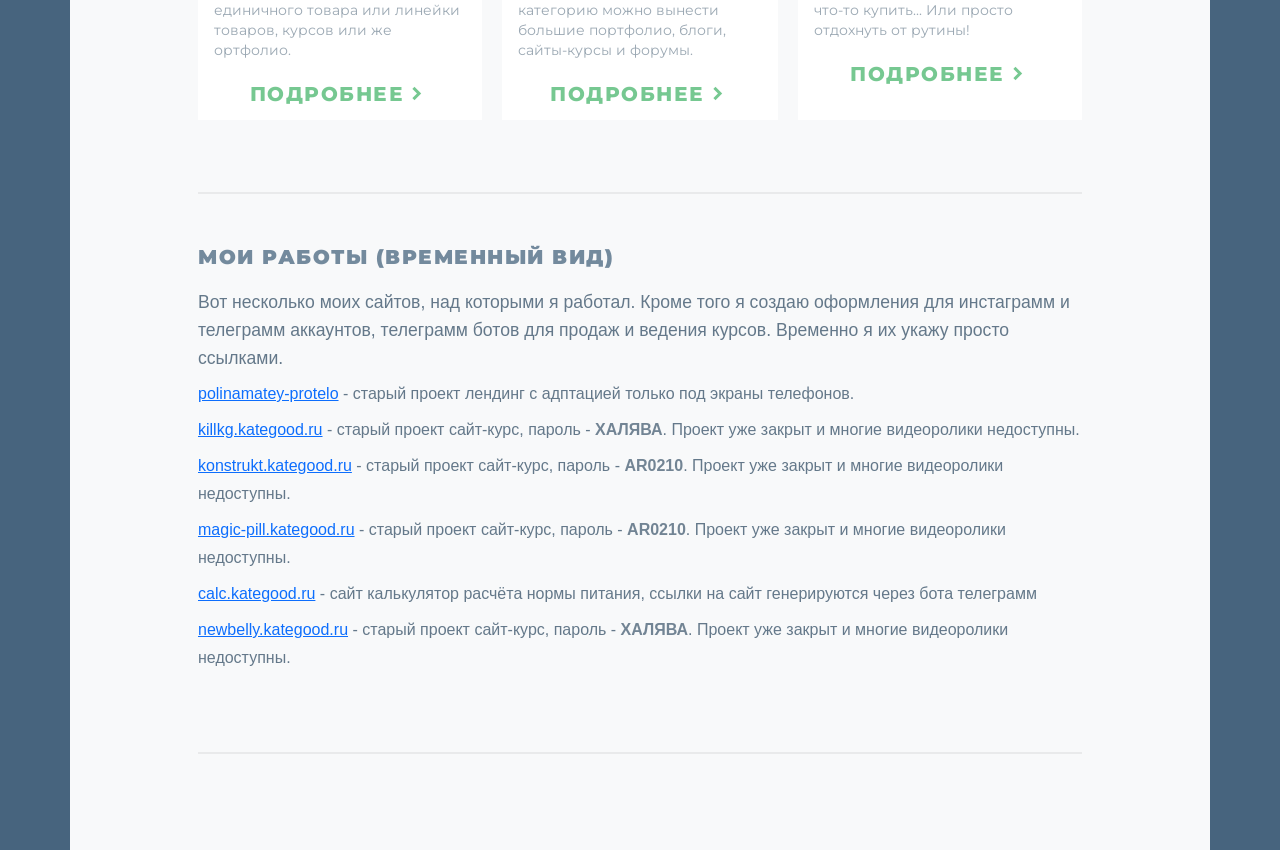
==== commit 7f2c9a94: "Update index.html" ====
--- a/index.html
+++ b/index.html
@@ -4,6 +4,7 @@
 	<meta charset="utf-8">
 	<meta name="viewport" content="width=device-width, initial-scale=1">
 	<title>Портфолио</title>
+	<link type="Image/x-icon" href="assets/files/img/favicon.ico" rel="icon">
 	<link rel="stylesheet" type="text/css" href="assets/css/reset.css">
 	<link rel="stylesheet" type="text/css" href="assets/css/bootstrap.min.css">
 	<link rel="stylesheet" type="text/css" href="assets/css/aos.css">
@@ -116,7 +117,7 @@
   				<div class="mb-4">
   					<header class="" data-aos="fade-up" data-aos-delay="300" data-aos-easing="ease-out-cubic">
   						<h3>Стоимость работы</h3>
-  						<p>От чего строится стоимость моих услуг? В первую очередь от объёма работ. Так же, <b>я всегда работаю по предоплате в виде 50% от стоимости услуги. В услугу не входит оплата доменного имени и платы хостинга.</b></p>
+  						<p>От чего строится стоимость моих услуг? В первую очередь от объёма работ. Также <b>я всегда работаю по предоплате в виде 50% от стоимости услуги. В услугу не входит оплата доменного имени и платы хостинга.</b></p>
   					</header>
   					<div class="items">  						
   						<a href="" class="item tovar" data-bs-toggle="modal" data-bs-target="#LendModal" data-aos="fade-up" data-aos-delay="500" data-aos-easing="ease-out-cubic">
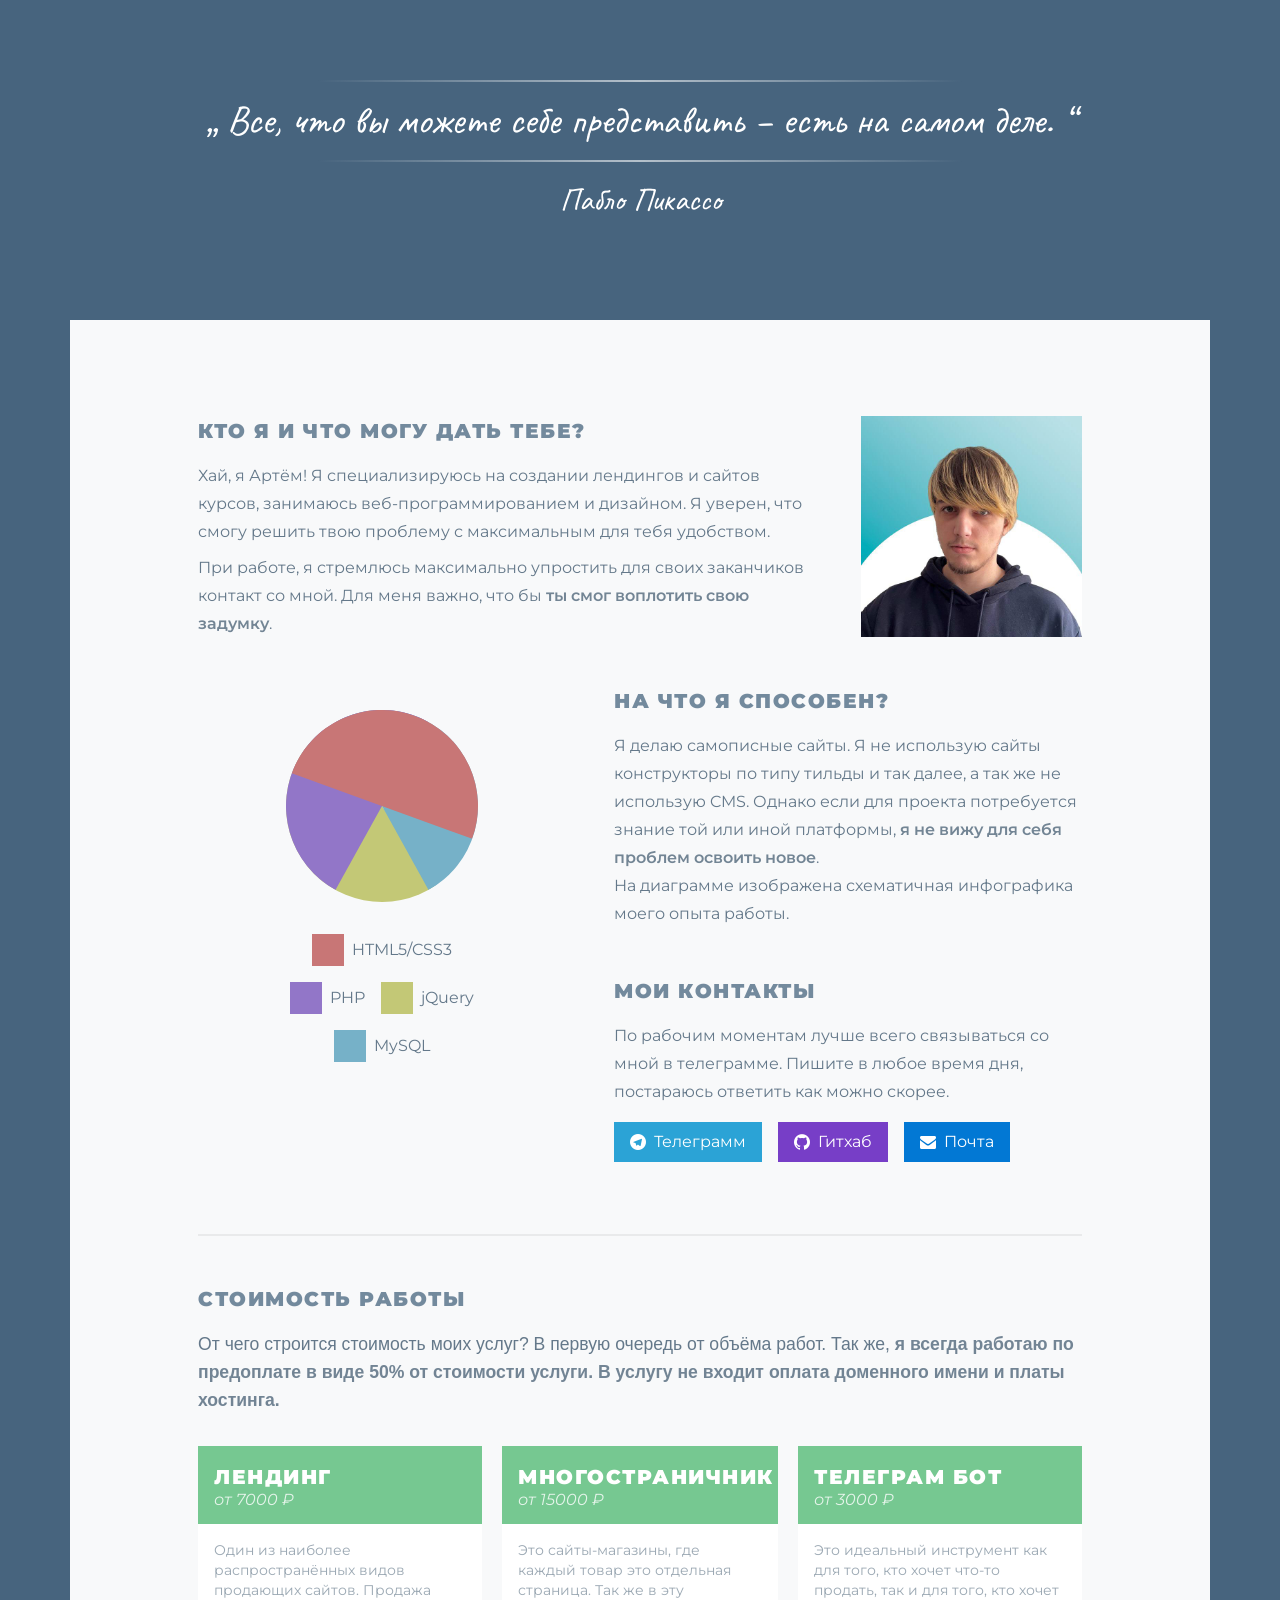
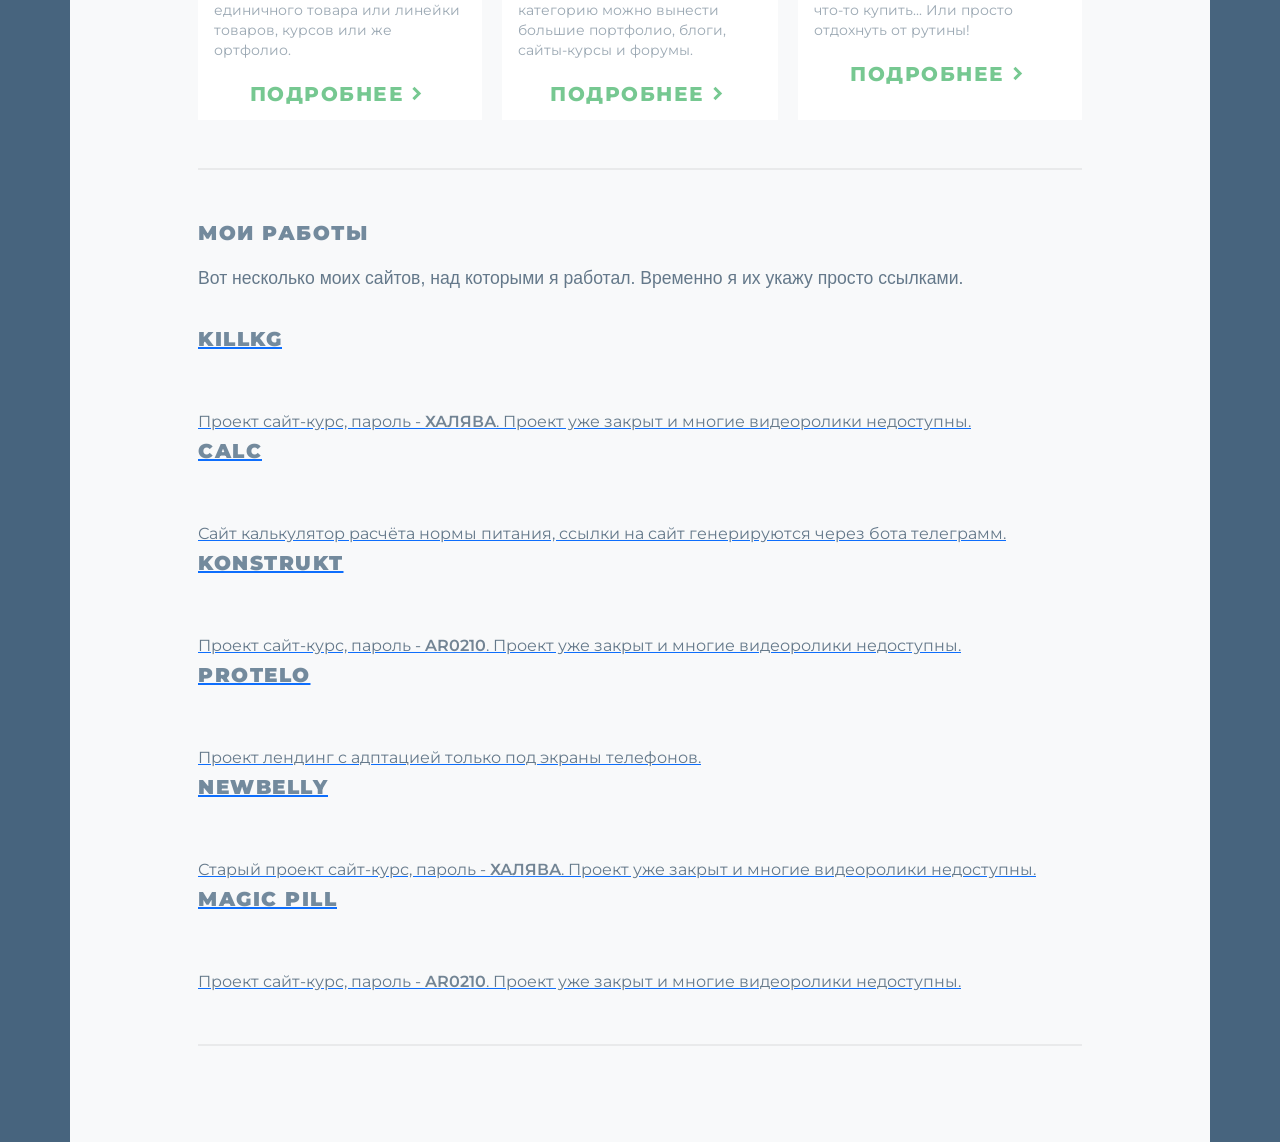
==== commit db0ff9d1: "Update index.html" ====
--- a/index.html
+++ b/index.html
@@ -114,10 +114,10 @@
   					</div>
   				</div>
   				<hr>  -->
-  				<div class="mb-4">
+  				<div>
   					<header class="" data-aos="fade-up" data-aos-delay="300" data-aos-easing="ease-out-cubic">
   						<h3>Стоимость работы</h3>
-  						<p>От чего строится стоимость моих услуг? В первую очередь от объёма работ. Также <b>я всегда работаю по предоплате в виде 50% от стоимости услуги. В услугу не входит оплата доменного имени и платы хостинга.</b></p>
+  						<p>От чего строится стоимость моих услуг? В первую очередь от объёма работ. Так же, <b>я всегда работаю по предоплате в виде 50% от стоимости услуги. В услугу не входит оплата доменного имени и платы хостинга.</b></p>
   					</header>
   					<div class="items">  						
   						<a href="" class="item tovar" data-bs-toggle="modal" data-bs-target="#LendModal" data-aos="fade-up" data-aos-delay="500" data-aos-easing="ease-out-cubic">
@@ -159,17 +159,55 @@
   					</div>
   				</div>	
   				<hr>
-  				<div class="mb-4">
-  					<header class="" data-aos="fade-up" data-aos-delay="300" data-aos-easing="ease-out-cubic">
-  						<h3>Мои работы (временный вид)</h3>
-  						<p class="mb-2">Вот несколько моих сайтов, над которыми я работал. Кроме того я создаю оформления для инстаграмм и телеграмм аккаунтов, телеграмм ботов для продаж и ведения курсов. Временно я их укажу просто ссылками.</p>
-  						<p class="mb-2"><a href="https://oldusus.github.io/portfolio_old/polinamatey-protelo/" target="_blank">polinamatey-protelo</a> - старый проект лендинг c адптацией только под экраны телефонов.</p>
-  						<p class="mb-2"><a href="https://killkg.kategood.ru/" target="_blank">killkg.kategood.ru</a> - старый проект сайт-курс, пароль - <b>ХАЛЯВА</b>. Проект уже закрыт и многие видеоролики недоступны.</p>
-  						<p class="mb-2"><a href="https://konstrukt.kategood.ru/" target="_blank">konstrukt.kategood.ru</a> - старый проект сайт-курс, пароль - <b>AR0210</b>. Проект уже закрыт и многие видеоролики недоступны.</p>
-  						<p class="mb-2"><a href="https://magic-pill.kategood.ru/" target="_blank">magic-pill.kategood.ru</a> - старый проект сайт-курс, пароль - <b>AR0210</b>. Проект уже закрыт и многие видеоролики недоступны.</p>
-  						<p class="mb-2"><a href="https://calc.kategood.ru/z9lsuw/" target="_blank">calc.kategood.ru</a> - сайт калькулятор расчёта нормы питания, ссылки на сайт генерируются через бота телеграмм</p>
-  						<p class="mb-2"><a href="https://newbelly.kategood.ru/" target="_blank">newbelly.kategood.ru</a> - старый проект сайт-курс, пароль - <b>ХАЛЯВА</b>. Проект уже закрыт и многие видеоролики недоступны.</p>
-  					</header>
+  				<div>
+  					<div>
+  						<header data-aos="fade-up" data-aos-delay="300" data-aos-easing="ease-out-cubic">
+  							<h3>Мои работы</h3>
+	  						<p>Вот несколько моих сайтов, над которыми я работал. Временно я их укажу просто ссылками.</p>
+  						</header>	  					
+	  					<div class="sites">
+	  						<div class="sites-c" data-aos="fade-up" data-aos-delay="500" data-aos-easing="ease-out-cubic">
+		  						<a href="https://killkg.kategood.ru/" class="site killkg" target="_blank">
+		  							<h3>killkg</h3>
+		  							<img class="fit-picture" src="assets/files/img/killkg.png" alt="" />
+		  							<p>Проект сайт-курс, пароль - <b>ХАЛЯВА</b>. Проект уже закрыт и многие видеоролики недоступны.</p>
+		  						</a>
+		  						<a href="https://calc.kategood.ru/z9lsuw/" class="site calc" target="_blank" >
+		  							<h3>calc</h3>
+		  							<img class="fit-picture" src="assets/files/img/calc.png" alt="" />
+		  							<p>Сайт калькулятор расчёта нормы питания, ссылки на сайт генерируются через бота телеграмм.</p>
+		  						</a>
+	  						</div>
+	  						<div class="sites-c" data-aos="fade-up" data-aos-delay="600" data-aos-easing="ease-out-cubic">
+		  						<a href="https://konstrukt.kategood.ru/" class="site konstrukt" target="_blank">
+		  							<h3>konstrukt</h3>
+		  							<img class="fit-picture" src="assets/files/img/konstrukt.png" alt="" />
+		  							<p>Проект сайт-курс, пароль - <b>AR0210</b>. Проект уже закрыт и многие видеоролики недоступны.</p>
+		  						</a>
+		  						
+		  						<a href="https://oldusus.github.io/portfolio_old/polinamatey-protelo/" target="_blank" class="site protelo">
+		  							<h3>protelo</h3>
+		  							<img class="fit-picture" src="assets/files/img/protelo.png" alt="" />
+		  							<p>Проект лендинг c адптацией только под экраны телефонов.</p>
+		  						</a>
+		  					</div>
+	  						<div class="sites-c" data-aos="fade-up" data-aos-delay="700" data-aos-easing="ease-out-cubic">
+		  						<a href="https://newbelly.kategood.ru/" class="site newbelly" target="_blank">
+		  							<h3>newbelly</h3>		  							
+		  							<img class="fit-picture" src="assets/files/img/newbelly.png" alt="" />
+		  							<p>Старый проект сайт-курс, пароль - <b>ХАЛЯВА</b>. Проект уже закрыт и многие видеоролики недоступны.</p>
+		  						</a>
+		  						<a href="https://magic-pill.kategood.ru/" class="site magic-pill" target="_blank">
+		  							<h3>magic pill</h3>
+		  							<img class="fit-picture" src="assets/files/img/magic1.png" alt="" />
+		  							<p>Проект сайт-курс, пароль - <b>AR0210</b>. Проект уже закрыт и многие видеоролики недоступны.</p>
+		  						</a>
+	  						</div>
+	  						
+	  						
+	  						
+	  					</div>
+  					</div>
   				</div>
   				<hr class="mb-0"> 			
   			</div>
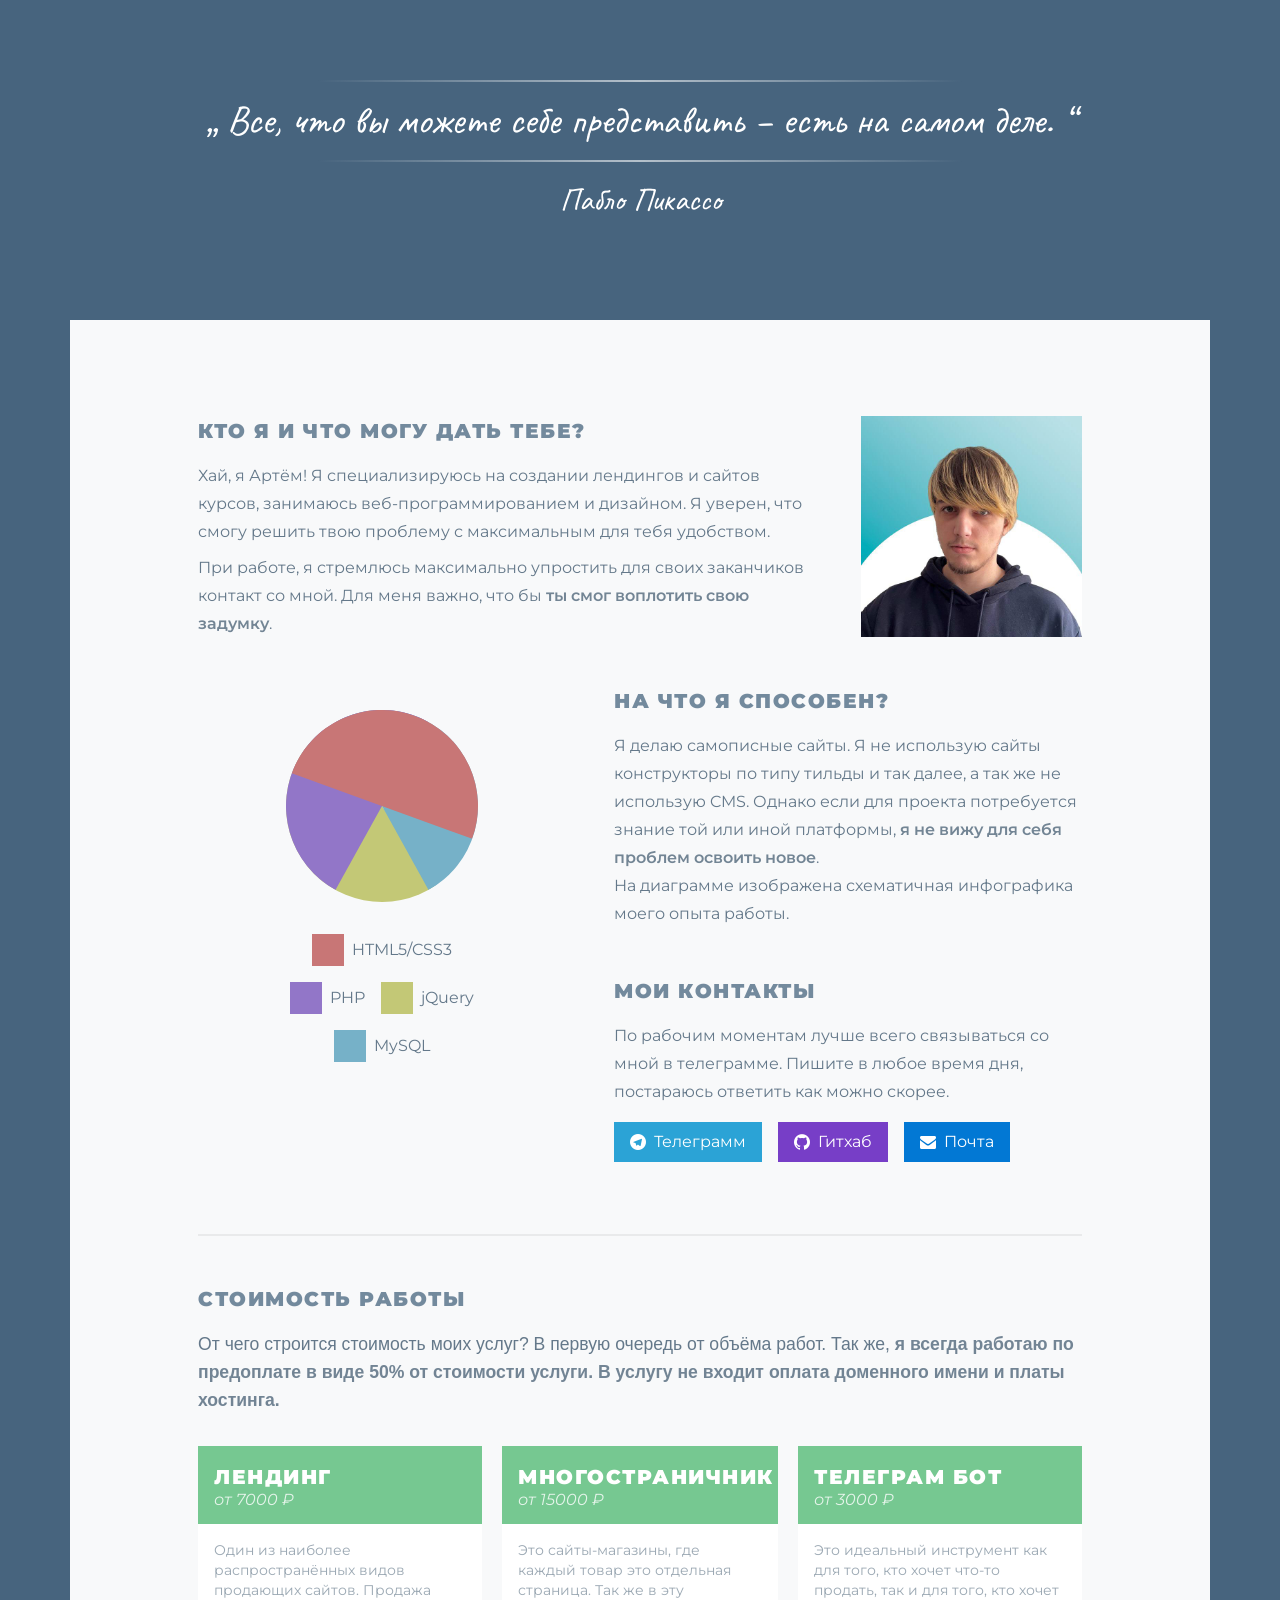
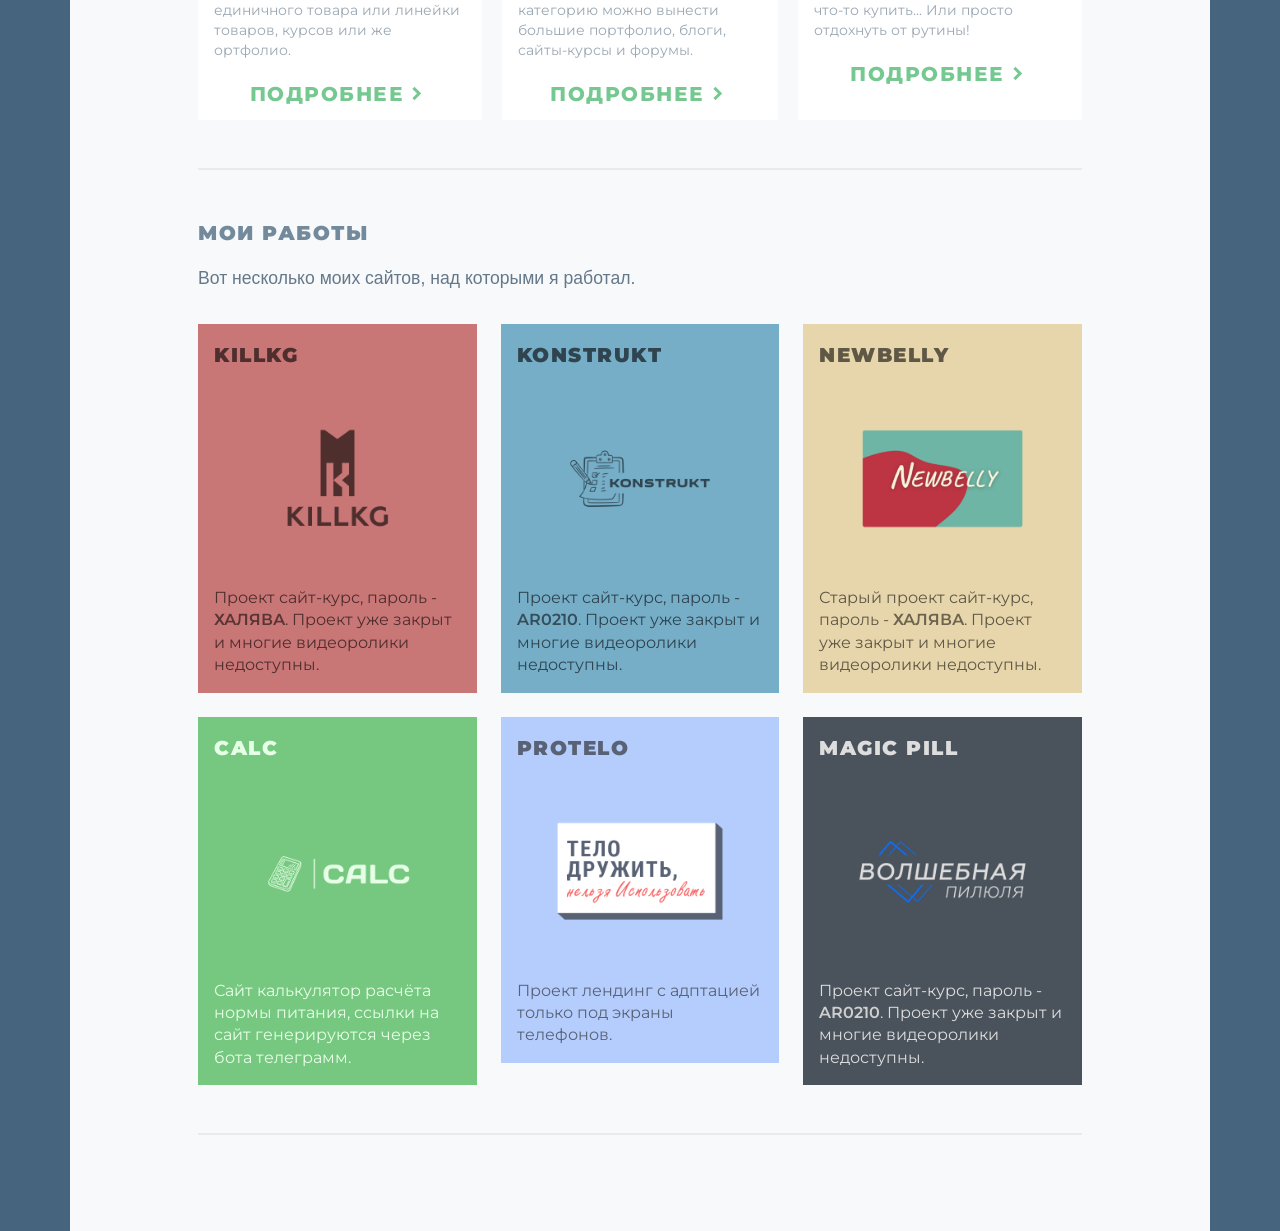
==== commit 84ed99cb: "Update index.html" ====
--- a/index.html
+++ b/index.html
@@ -89,31 +89,6 @@
   					</div>
   				</div>
   				<hr>
-  				<!--<div class="my-4">
-  					<header>
-  						<h3>Стоимость работы</h3>
-  						<p>Понадобиться очень много <b>Charcoal</b>. Так же <b>Sodium Chloride</b> является обычной столовой солью - <b>Table Salt</b></p>
-  					</header>
-  					<div class="table-wrapper">
-  						<table>
-  							<tbody>
-  								<tr>
-  									<td>Лендинг <b>от 7000 ₽</b></td>
-  									<td><div class="tik">Подробнее</div></td>
-  								</tr>
-  								<tr>
-  									<td>Многостраничник <b>от 15000 ₽</b></td>
-  									<td><div class="tik">Подробнее</div></td>
-  								</tr>
-  								<tr>
-  									<td>Телеграм бот <b>от 3000 ₽</b></td>
-  									<td><div class="tik">Подробнее</div></td>
-  								</tr>
-  							</tbody>
-  						</table>
-  					</div>
-  				</div>
-  				<hr>  -->
   				<div>
   					<header class="" data-aos="fade-up" data-aos-delay="300" data-aos-easing="ease-out-cubic">
   						<h3>Стоимость работы</h3>
@@ -163,7 +138,7 @@
   					<div>
   						<header data-aos="fade-up" data-aos-delay="300" data-aos-easing="ease-out-cubic">
   							<h3>Мои работы</h3>
-	  						<p>Вот несколько моих сайтов, над которыми я работал. Временно я их укажу просто ссылками.</p>
+	  						<p>Вот несколько моих сайтов, над которыми я работал.</p>
   						</header>	  					
 	  					<div class="sites">
 	  						<div class="sites-c" data-aos="fade-up" data-aos-delay="500" data-aos-easing="ease-out-cubic">
--- a/assets/css/style.css
+++ b/assets/css/style.css
@@ -2,7 +2,7 @@
 @import url(https://fonts.googleapis.com/css?family=Caveat:300,300italic,regular,italic,700,700italic&subset=cyrillic);
 @import url('https://fonts.googleapis.com/css2?family=Montserrat:ital,wght@0,100..900;1,100..900&display=swap');
 
-/*  special  */
+  special  */
 ul, ol, h1, h2, h3, h4, h5, h6 {
 	margin-bottom: 2rem;
 }
@@ -395,6 +395,93 @@
 					color: rgb(118 200 145);
 				}
 
+
+    
+	.sites {
+		display: flex;
+		flex-direction: column;
+		column-gap: 0rem;
+	}
+		.sites-c {
+      		display: flex;
+      		flex-direction: column;
+      		width: 100%;
+    	}
+		.site {
+			display: flex;
+			flex-direction: column;
+			background-color: #ffffff;
+			width: 100%;
+			margin-bottom: 1.5rem;
+			padding: 1rem;
+			text-decoration: none;
+		}
+			.site:last-child {
+				margin-bottom: 1.5rem;
+			}
+			.site h3 {
+
+			}
+			.site img {
+    			margin: 0 0 1rem 0;
+			}
+			.site p {		
+				line-height: 1.4rem;
+			}
+			.killkg {
+				background-color: #c87676;
+			}
+				.killkg h3 {
+					color: #4f2e2e;
+				}
+				.killkg p {
+					color: #4f2e2e;
+				}
+			.konstrukt {
+				background-color: #76aec8;
+			}
+				.konstrukt h3 {
+					color: #2f444f;
+				}
+				.konstrukt p {
+					color: #2f444f;
+				}
+			.newbelly {
+				background-color: #e7d6ac;
+			}
+				.newbelly h3 {
+					color: #5f5846;
+				}
+				.newbelly p {
+					color: #5f5846;
+				}
+			.protelo {
+				background-color: #b4cdfd;
+			}
+				.protelo h3 {
+					color: #596275;
+				}
+				.protelo p {
+					color: #596275;
+				}
+			.magic-pill {
+				background-color: #4a525b;
+			}
+				.magic-pill h3 {
+					color: #dddddd;
+				}
+				.magic-pill p {
+					color: #dddddd;
+				}
+			.calc {
+				background-color: #76c880;
+			}
+				.calc h3 {
+					color: #e8ffe7;
+				}
+				.calc p {
+					color: #e8ffe7;
+				}
 .s-padding {
 	padding: 4rem 2rem 2rem 2rem;
 }
@@ -405,4 +492,4 @@
 	height: 100%;
 	background-color: rgb(71 100 126);
 	z-index: -1;
-}+}
--- a/assets/css/media.css
+++ b/assets/css/media.css
@@ -49,6 +49,18 @@
       margin-right: 0;
       width: calc(33% - 0.5rem);
     }
+.sites {
+  flex-direction: row;
+  column-gap: 1.5rem;
+}
+  .sites-c {
+    width: 33.333333333333%;
+  }
+  .site:last-child {
+    margin-bottom: 0;
+  }
+
+      
 
 table td:first-child {
   width: 90%;
@@ -65,4 +77,4 @@
   font-family: "icomoon";
   src: local("icomoon"),
        url("../files/fonts/icomoon.ttf");
-}+}
